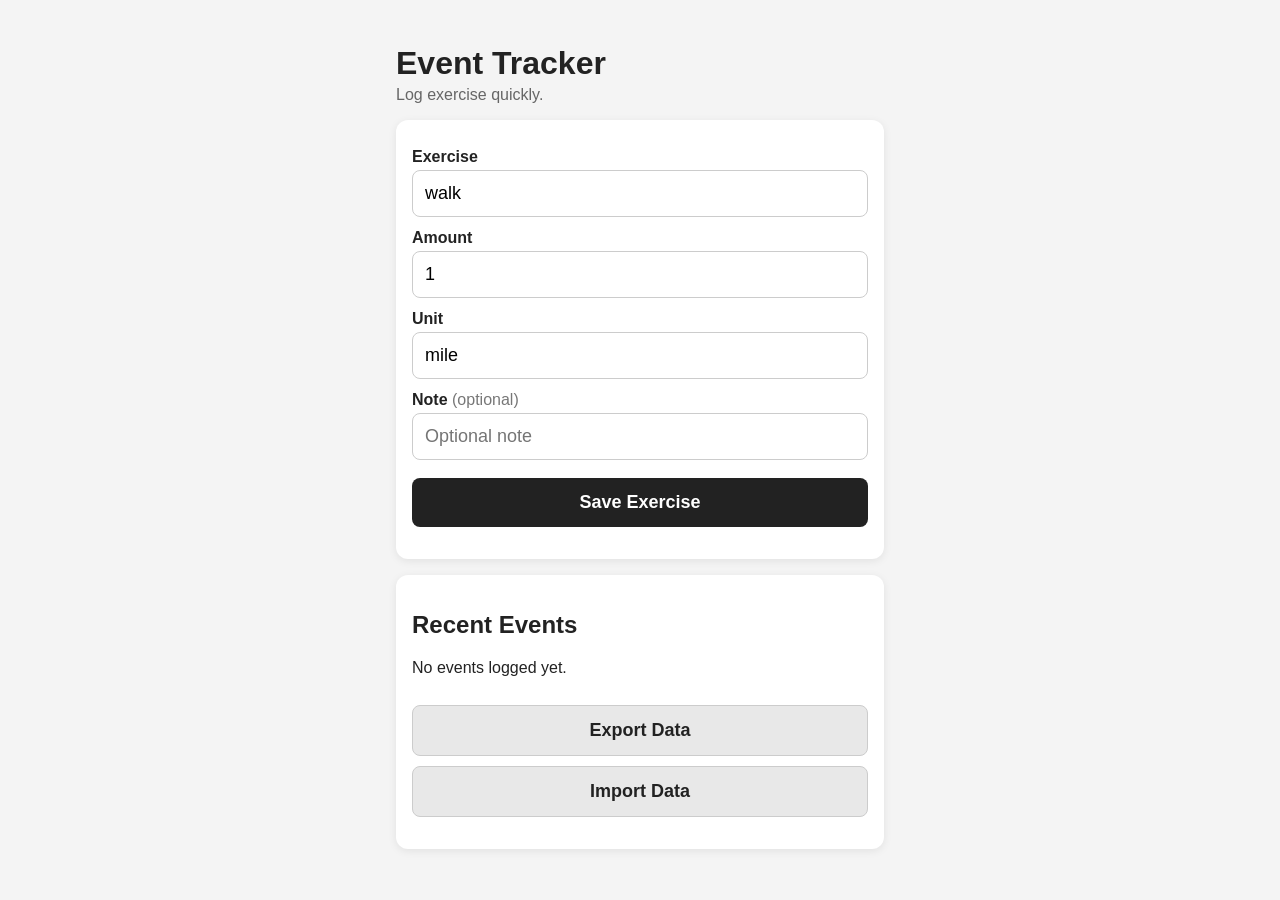
==== app/static/index.html @ 8164dc18 "Add local data export and import" ====
<!DOCTYPE html>
<html lang="en">
<head>
    <meta charset="UTF-8" />
    <meta
        name="viewport"
        content="width=device-width, initial-scale=1.0"
    />

    <title>Event Tracker</title>

    <link rel="stylesheet" href="./style.css" />
    <link rel="manifest" href="./manifest.json" />

    <meta name="theme-color" content="#222222" />
    <meta name="mobile-web-app-capable" content="yes" />
    <meta name="apple-mobile-web-app-capable" content="yes" />
    <meta
        name="apple-mobile-web-app-title"
        content="Event Tracker"
    />
    <meta
        name="apple-mobile-web-app-status-bar-style"
        content="black"
    />
</head>

<body>
    <main class="app">
        <h1>Event Tracker</h1>
        <p class="subtitle">Log exercise quickly.</p>

        <section class="card">
            <label for="exercise-type">Exercise</label>
            <input
                id="exercise-type"
                type="text"
                value="walk"
            />

            <label for="amount">Amount</label>
            <input
                id="amount"
                type="number"
                step="0.01"
                value="1"
            />

            <label for="unit">Unit</label>
            <input
                id="unit"
                type="text"
                value="mile"
            />

            <label for="note">
                Note <span class="optional">(optional)</span>
            </label>
            <input
                id="note"
                type="text"
                placeholder="Optional note"
            />

            <button id="save-button">Save Exercise</button>

            <p id="status-message" class="status"></p>
        </section>

        <section class="card">
            <h2>Recent Events</h2>

            <div
                id="events-list"
                class="events-list"
            ></div>

            <div class="data-actions">
                <button
                    id="export-button"
                    class="secondary-button"
                    type="button"
                >
                    Export Data
                </button>

                <button
                    id="import-button"
                    class="secondary-button"
                    type="button"
                >
                    Import Data
                </button>

                <input
                    id="import-file"
                    type="file"
                    accept="application/json,.json"
                    hidden
                />

                <p
                    id="data-status-message"
                    class="status"
                ></p>
            </div>
        </section>
    </main>

    <script src="./db.js"></script>
    <script src="./app.js"></script>

    <script>
        if ("serviceWorker" in navigator) {
            navigator.serviceWorker
                .register("./service-worker.js")
                .catch((error) => {
                    console.error(
                        "Service worker registration failed:",
                        error
                    );
                });
        }
    </script>
</body>
</html>
---- app/static/style.css ----
* {
    box-sizing: border-box;
}

body {
    margin: 0;
    font-family: Arial, sans-serif;
    background: #f4f4f4;
    color: #222;
}

.app {
    max-width: 520px;
    margin: 0 auto;
    padding: 24px 16px;
}

h1 {
    margin-bottom: 4px;
}

.subtitle {
    margin-top: 0;
    color: #666;
}

.card {
    background: white;
    border-radius: 12px;
    padding: 16px;
    margin-top: 16px;
    box-shadow: 0 2px 8px rgba(0, 0, 0, 0.08);
}

label {
    display: block;
    margin-top: 12px;
    margin-bottom: 4px;
    font-weight: bold;
}

input {
    width: 100%;
    padding: 12px;
    font-size: 18px;
    border: 1px solid #ccc;
    border-radius: 8px;
}

button {
    width: 100%;
    margin-top: 18px;
    padding: 14px;
    font-size: 18px;
    font-weight: bold;
    border: none;
    border-radius: 8px;
    background: #222;
    color: white;
    cursor: pointer;
}

button:active {
    transform: scale(0.99);
}

.optional {
    font-weight: normal;
    color: #777;
}

.status {
    margin-bottom: 0;
    font-weight: bold;
}

.events-list {
    display: flex;
    flex-direction: column;
    gap: 8px;
}

.event {
    padding: 10px;
    border-radius: 8px;
    background: #f1f1f1;
}

.event-main {
    font-weight: bold;
}

.event-meta {
    font-size: 14px;
    color: #666;
}

.data-actions {
    margin-top: 18px;
}

.secondary-button {
    background: #e8e8e8;
    color: #222;
    border: 1px solid #ccc;
    margin-top: 10px;
}
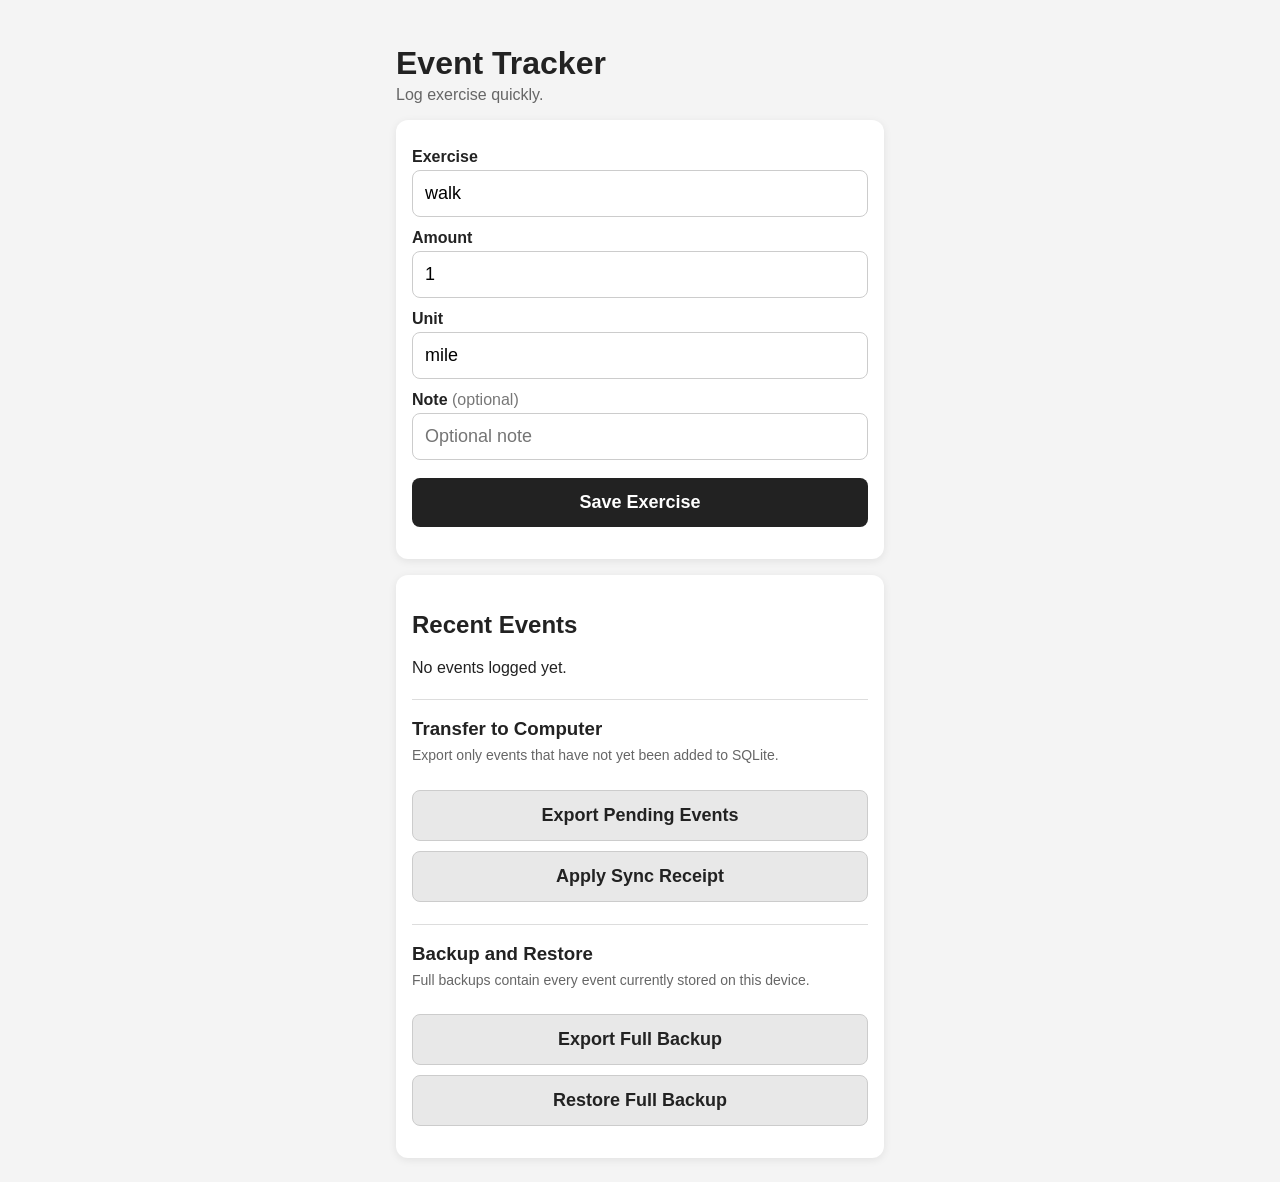
==== commit b62160bf: "Complete incremental phone synchronization" ====
--- a/app/static/index.html
+++ b/app/static/index.html
@@ -75,13 +75,57 @@
                 class="events-list"
             ></div>
 
-            <div class="data-actions">
+            <div class="sync-section">
+                <h3>Transfer to Computer</h3>
+
+                <p class="section-description">
+                    Export only events that have not yet been added
+                    to SQLite.
+                </p>
+
+                <button
+                    id="export-pending-button"
+                    class="secondary-button"
+                    type="button"
+                >
+                    Export Pending Events
+                </button>
+
+                <button
+                    id="apply-receipt-button"
+                    class="secondary-button"
+                    type="button"
+                >
+                    Apply Sync Receipt
+                </button>
+
+                <input
+                    id="receipt-file"
+                    type="file"
+                    accept="application/json,.json"
+                    hidden
+                />
+
+                <p
+                    id="sync-status-message"
+                    class="status"
+                ></p>
+            </div>
+
+            <div class="backup-section">
+                <h3>Backup and Restore</h3>
+
+                <p class="section-description">
+                    Full backups contain every event currently
+                    stored on this device.
+                </p>
+
                 <button
                     id="export-button"
                     class="secondary-button"
                     type="button"
                 >
-                    Export Data
+                    Export Full Backup
                 </button>
 
                 <button
@@ -89,7 +133,7 @@
                     class="secondary-button"
                     type="button"
                 >
-                    Import Data
+                    Restore Full Backup
                 </button>
 
                 <input
--- a/app/static/style.css
+++ b/app/static/style.css
@@ -104,4 +104,24 @@
     color: #222;
     border: 1px solid #ccc;
     margin-top: 10px;
+}
+
+.sync-section,
+.backup-section {
+    margin-top: 22px;
+    padding-top: 18px;
+    border-top: 1px solid #ddd;
+}
+
+.sync-section h3,
+.backup-section h3 {
+    margin-top: 0;
+    margin-bottom: 6px;
+}
+
+.section-description {
+    margin-top: 0;
+    color: #666;
+    font-size: 14px;
+    line-height: 1.4;
 }
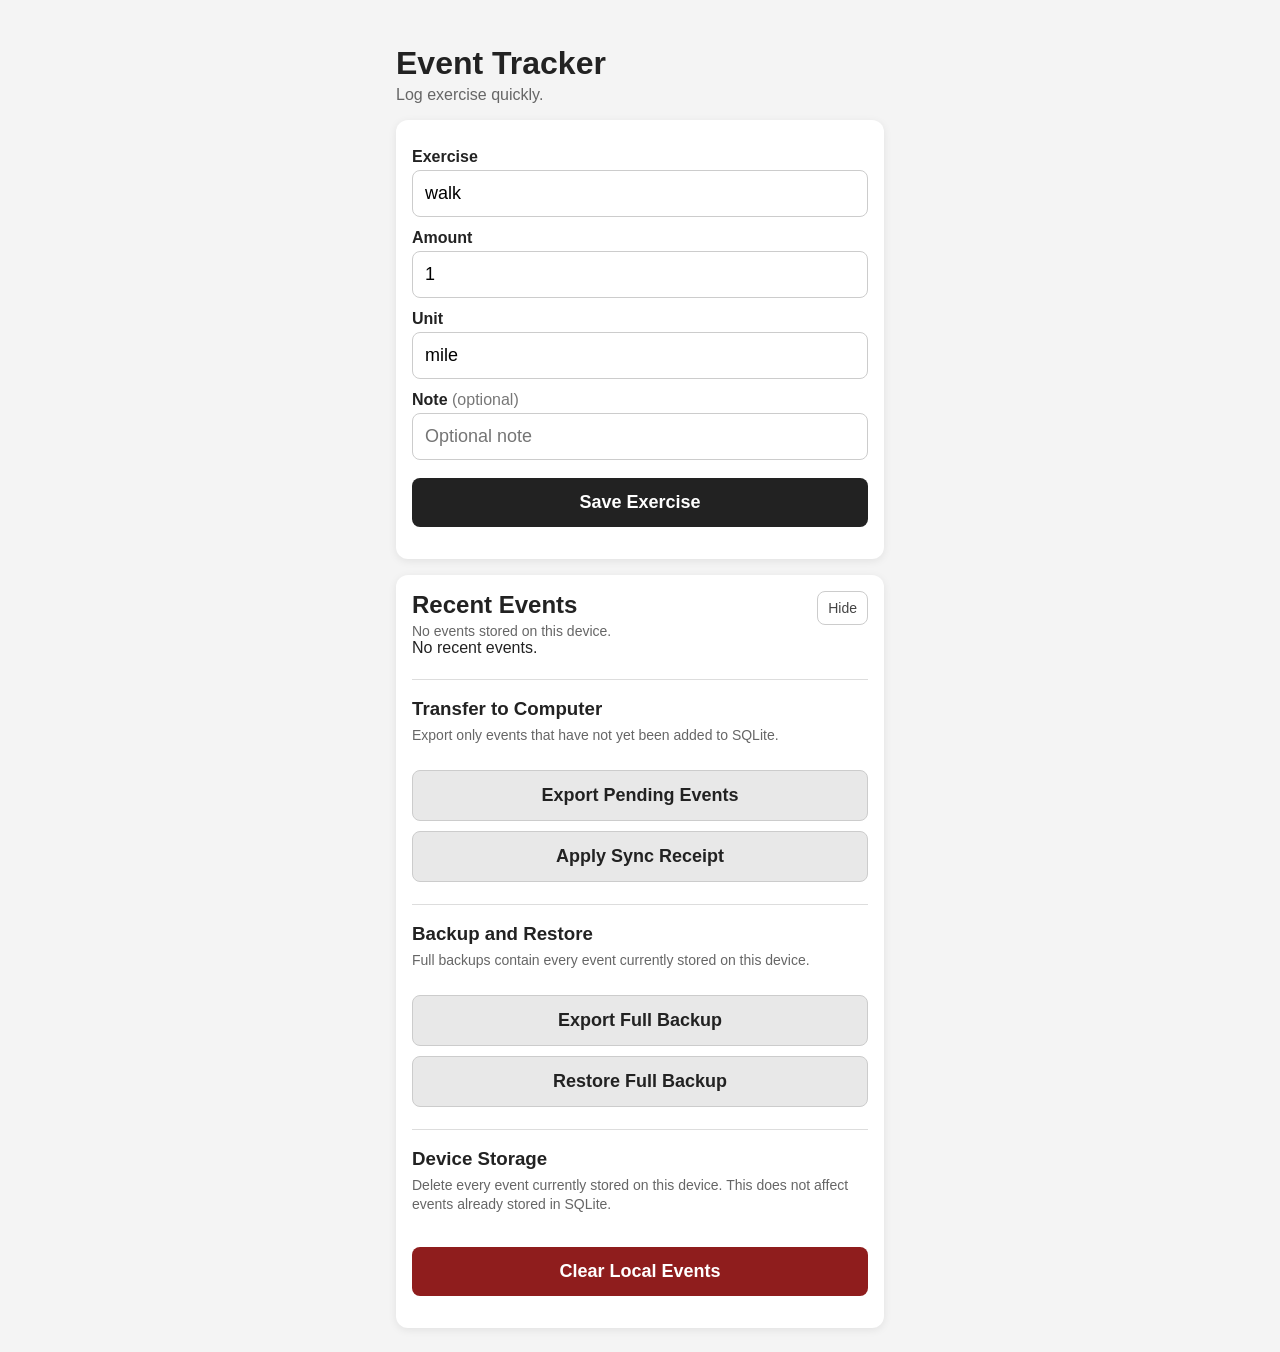
==== commit 587e223e: "Add local event cleanup and privacy controls" ====
--- a/app/static/index.html
+++ b/app/static/index.html
@@ -68,7 +68,23 @@
         </section>
 
         <section class="card">
-            <h2>Recent Events</h2>
+            <div class="section-heading-row">
+                <div>
+                    <h2>Recent Events</h2>
+                    <p
+                        id="local-event-count"
+                        class="event-count"
+                    ></p>
+                </div>
+
+                <button
+                    id="toggle-events-button"
+                    class="text-button"
+                    type="button"
+                >
+                    Hide
+                </button>
+            </div>
 
             <div
                 id="events-list"
@@ -148,6 +164,29 @@
                     class="status"
                 ></p>
             </div>
+
+            <div class="device-storage-section">
+                <h3>Device Storage</h3>
+
+                <p class="section-description">
+                    Delete every event currently stored on this device.
+                    This does not affect events already stored in SQLite.
+                </p>
+
+                <button
+                    id="clear-local-events-button"
+                    class="danger-button"
+                    type="button"
+                >
+                    Clear Local Events
+                </button>
+
+                <p
+                    id="device-storage-status"
+                    class="status"
+                ></p>
+            </div>
+
         </section>
     </main>
 
--- a/app/static/style.css
+++ b/app/static/style.css
@@ -124,4 +124,53 @@
     color: #666;
     font-size: 14px;
     line-height: 1.4;
+}
+
+.section-heading-row {
+    display: flex;
+    align-items: flex-start;
+    justify-content: space-between;
+    gap: 16px;
+}
+
+.section-heading-row h2 {
+    margin-top: 0;
+    margin-bottom: 4px;
+}
+
+.event-count {
+    margin: 0;
+    color: #666;
+    font-size: 14px;
+}
+
+.text-button {
+    width: auto;
+    margin-top: 0;
+    padding: 8px 10px;
+    background: transparent;
+    color: #444;
+    border: 1px solid #ccc;
+    font-size: 14px;
+    font-weight: normal;
+}
+
+.device-storage-section {
+    margin-top: 22px;
+    padding-top: 18px;
+    border-top: 1px solid #ddd;
+}
+
+.device-storage-section h3 {
+    margin-top: 0;
+    margin-bottom: 6px;
+}
+
+.danger-button {
+    background: #8f1d1d;
+    color: white;
+}
+
+.events-list[hidden] {
+    display: none;
 }
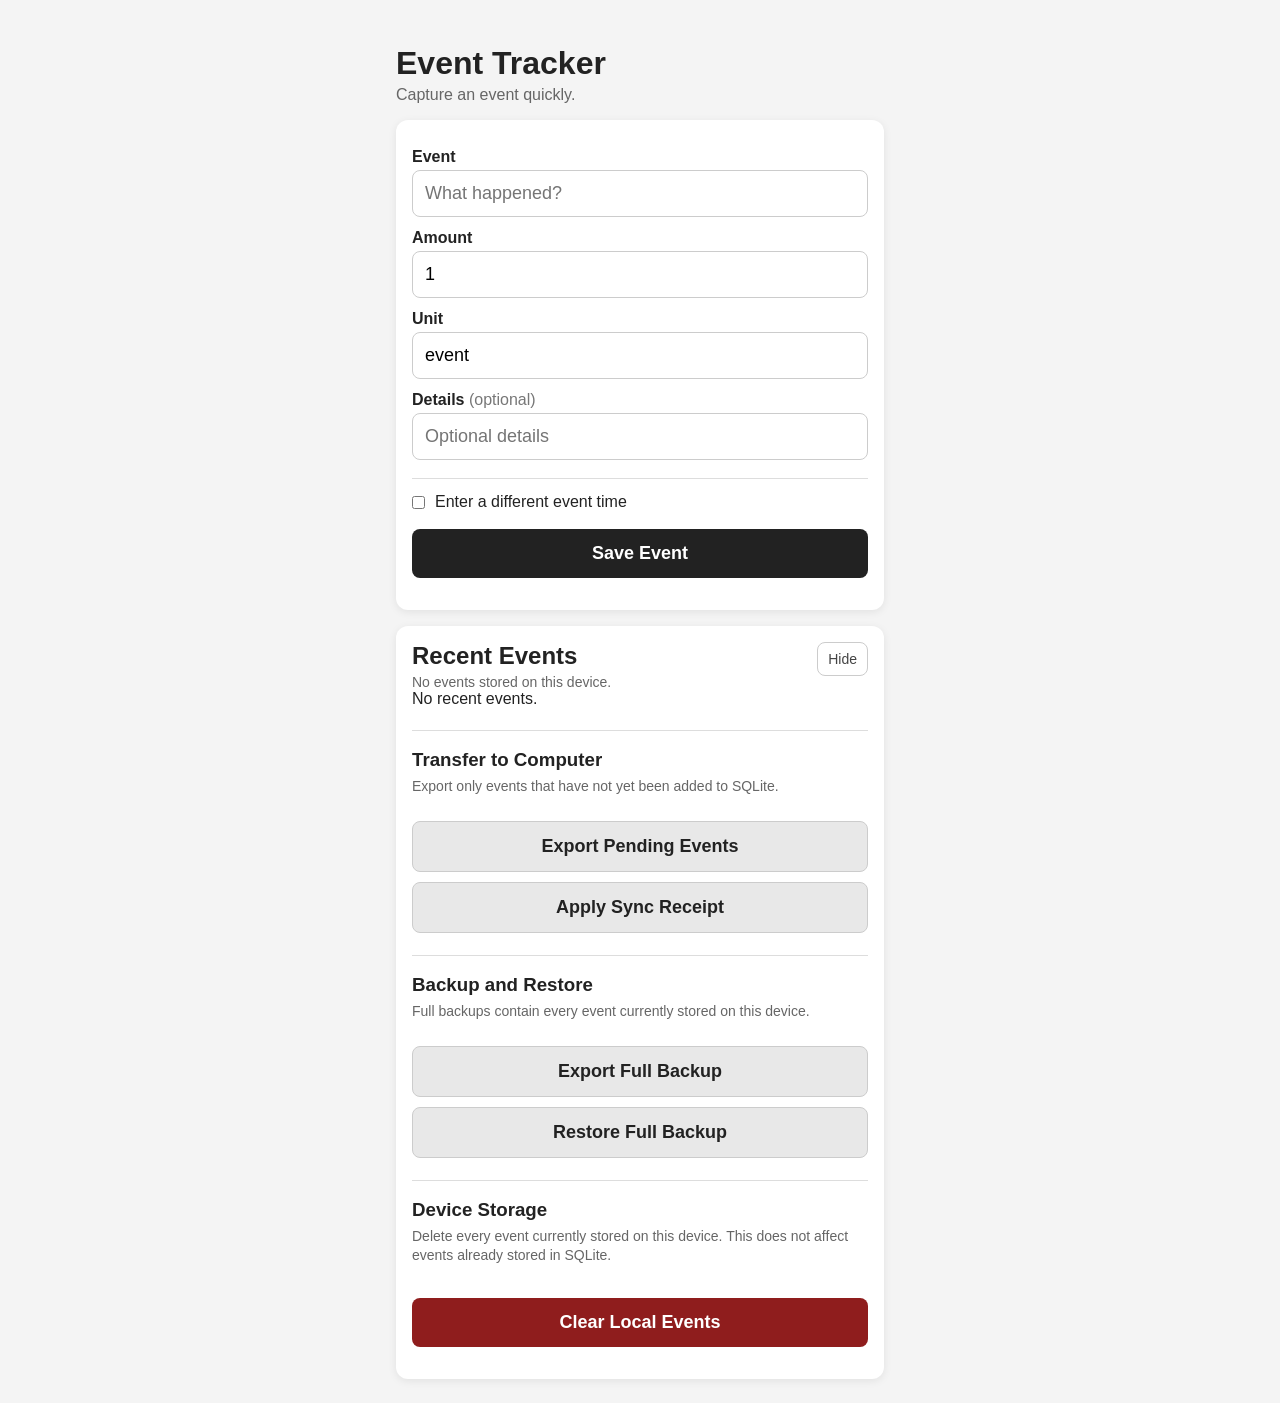
==== commit 712403f7: "Generalize event capture and add timestamp entry" ====
--- a/app/static/index.html
+++ b/app/static/index.html
@@ -28,14 +28,15 @@
 <body>
     <main class="app">
         <h1>Event Tracker</h1>
-        <p class="subtitle">Log exercise quickly.</p>
+        <p class="subtitle">Capture an event quickly.</p>
 
         <section class="card">
-            <label for="exercise-type">Exercise</label>
+            <label for="event-name">Event</label>
             <input
-                id="exercise-type"
+                id="event-name"
                 type="text"
-                value="walk"
+                placeholder="What happened?"
+                autocomplete="off"
             />
 
             <label for="amount">Amount</label>
@@ -50,21 +51,53 @@
             <input
                 id="unit"
                 type="text"
-                value="mile"
-            />
-
-            <label for="note">
-                Note <span class="optional">(optional)</span>
+                value="event"
+                autocomplete="off"
+            />
+
+            <label for="details">
+                Details <span class="optional">(optional)</span>
             </label>
-            <input
-                id="note"
+                <input
+                id="details"
                 type="text"
-                placeholder="Optional note"
-            />
-
-            <button id="save-button">Save Exercise</button>
-
-            <p id="status-message" class="status"></p>
+                placeholder="Optional details"
+                autocomplete="off"
+            />
+
+            <div class="time-section">
+                <label class="checkbox-label">
+                    <input
+                        id="use-custom-time"
+                        type="checkbox"
+                    />
+                    Enter a different event time
+                </label>
+
+                <div
+                    id="custom-time-fields"
+                    class="custom-time-fields"
+                    hidden
+                >
+                    <label for="occurred-at">
+                        Event date and time
+                    </label>
+
+                    <input
+                        id="occurred-at"
+                        type="datetime-local"
+                    />
+                </div>
+            </div>
+
+            <button id="save-button">
+                Save Event
+            </button>
+
+            <p
+                id="status-message"
+                class="status"
+            ></p>
         </section>
 
         <section class="card">
--- a/app/static/style.css
+++ b/app/static/style.css
@@ -173,4 +173,32 @@
 
 .events-list[hidden] {
     display: none;
+}
+
+.time-section {
+    margin-top: 18px;
+    padding-top: 14px;
+    border-top: 1px solid #ddd;
+}
+
+.checkbox-label {
+    display: flex;
+    align-items: center;
+    gap: 10px;
+    margin: 0;
+    font-weight: normal;
+    cursor: pointer;
+}
+
+.checkbox-label input {
+    width: auto;
+    margin: 0;
+}
+
+.custom-time-fields {
+    margin-top: 14px;
+}
+
+.custom-time-fields[hidden] {
+    display: none;
 }
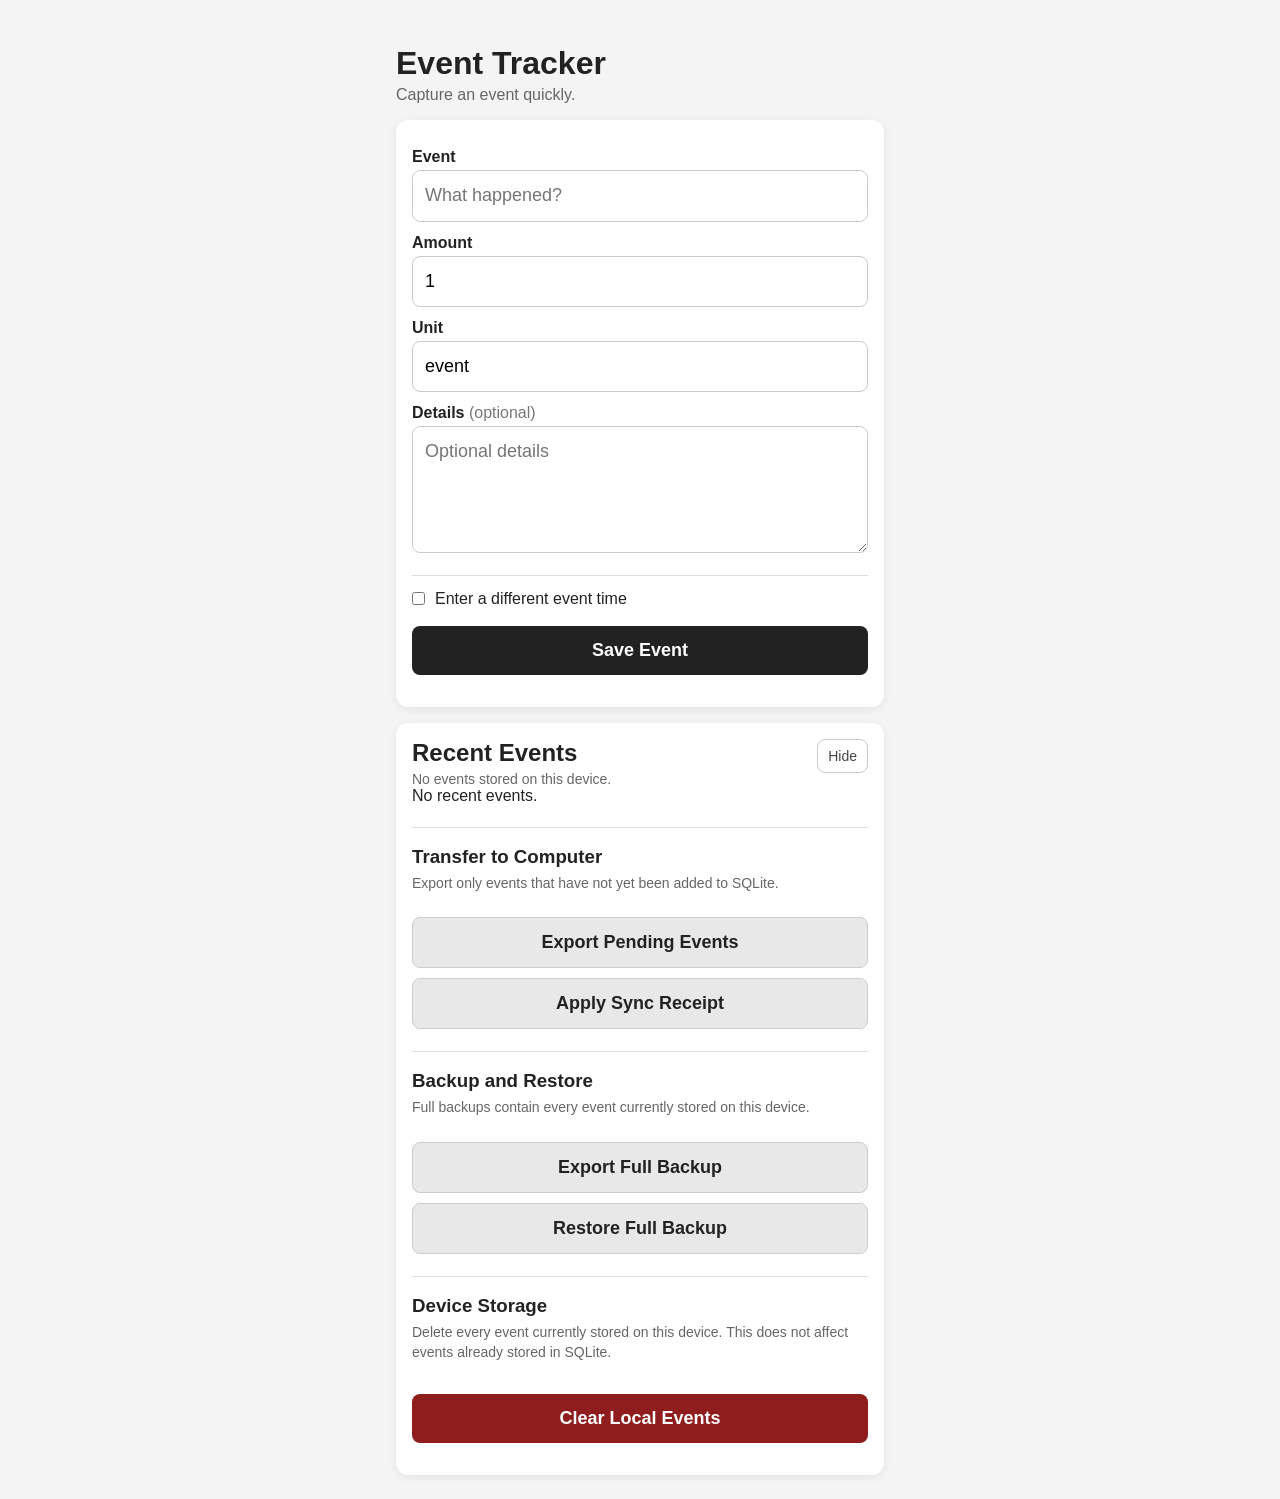
==== commit f3dc26ab: "Polish local event capture workflow" ====
--- a/app/static/index.html
+++ b/app/static/index.html
@@ -58,12 +58,11 @@
             <label for="details">
                 Details <span class="optional">(optional)</span>
             </label>
-                <input
-                id="details"
-                type="text"
-                placeholder="Optional details"
-                autocomplete="off"
-            />
+                <textarea
+                    id="details"
+                    rows="4"
+                    placeholder="Optional details"
+                ></textarea>
 
             <div class="time-section">
                 <label class="checkbox-label">
@@ -90,7 +89,28 @@
                 </div>
             </div>
 
-            <button id="save-button">
+            <div
+                id="edit-actions"
+                class="edit-actions"
+                hidden
+            >
+                <p class="edit-notice">
+                    Editing a locally stored event.
+                </p>
+
+                <button
+                    id="cancel-edit-button"
+                    class="secondary-button"
+                    type="button"
+                >
+                    Cancel Edit
+                </button>
+            </div>
+
+            <button
+                id="save-button"
+                type="button"
+            >
                 Save Event
             </button>
 
@@ -104,19 +124,30 @@
             <div class="section-heading-row">
                 <div>
                     <h2>Recent Events</h2>
+
                     <p
                         id="local-event-count"
                         class="event-count"
                     ></p>
                 </div>
 
-                <button
-                    id="toggle-events-button"
-                    class="text-button"
-                    type="button"
-                >
-                    Hide
-                </button>
+                <div class="recent-event-controls">
+                    <button
+                        id="show-all-events-button"
+                        class="text-button"
+                        type="button"
+                    >
+                        Show All
+                    </button>
+
+                    <button
+                        id="toggle-events-button"
+                        class="text-button"
+                        type="button"
+                    >
+                        Hide
+                    </button>
+                </div>
             </div>
 
             <div
--- a/app/static/style.css
+++ b/app/static/style.css
@@ -39,12 +39,20 @@
     font-weight: bold;
 }
 
-input {
+input,
+textarea {
     width: 100%;
     padding: 12px;
     font-size: 18px;
-    border: 1px solid #ccc;
-    border-radius: 8px;
+    font-family: inherit;
+    line-height: 1.4;
+    border: 1px solid #ccc;
+    border-radius: 8px;
+}
+
+textarea {
+    min-height: 96px;
+    resize: vertical;
 }
 
 button {
@@ -81,9 +89,37 @@
 }
 
 .event {
-    padding: 10px;
+    padding: 0;
+    overflow: hidden;
     border-radius: 8px;
     background: #f1f1f1;
+}
+
+.event-content-button {
+    display: block;
+    width: 100%;
+    margin: 0;
+    padding: 12px;
+    border: none;
+    border-radius: 0;
+    background: transparent;
+    color: inherit;
+    text-align: left;
+    font-size: inherit;
+    font-weight: normal;
+}
+
+.event-content-button:active {
+    background: #e4e4e4;
+}
+
+.event-details-preview {
+    margin-top: 6px;
+    color: #555;
+    font-size: 14px;
+    line-height: 1.4;
+    white-space: pre-wrap;
+    overflow-wrap: anywhere;
 }
 
 .event-main {
@@ -201,4 +237,54 @@
 
 .custom-time-fields[hidden] {
     display: none;
+}
+
+.edit-actions {
+    margin-top: 16px;
+    padding: 12px;
+    border: 1px solid #d8b25c;
+    border-radius: 8px;
+    background: #fff8e7;
+}
+
+.edit-actions[hidden] {
+    display: none;
+}
+
+.edit-notice {
+    margin: 0;
+    font-weight: bold;
+}
+
+.event-actions {
+    display: flex;
+    gap: 8px;
+    padding: 0 12px 12px;
+}
+
+.event-edit-button,
+.event-delete-button {
+    width: auto;
+    margin: 0;
+    padding: 7px 10px;
+    font-size: 14px;
+    font-weight: normal;
+}
+
+.event-edit-button {
+    background: #e8e8e8;
+    color: #222;
+    border: 1px solid #ccc;
+}
+
+.event-delete-button {
+    background: transparent;
+    color: #8f1d1d;
+    border: 1px solid #c99;
+}
+
+.recent-event-controls {
+    display: flex;
+    align-items: center;
+    gap: 8px;
 }
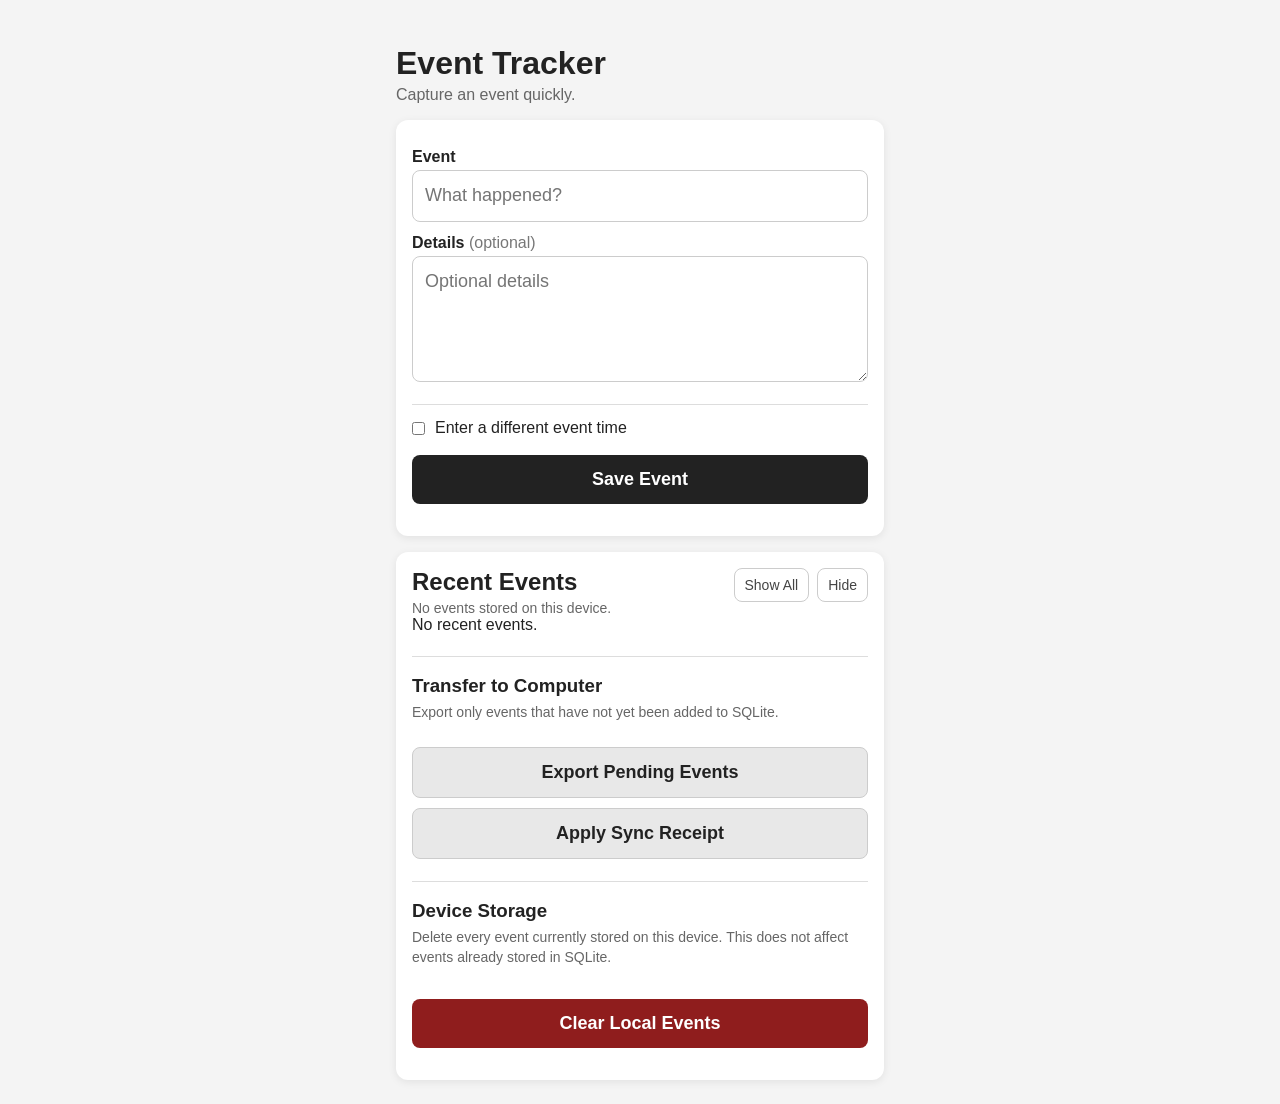
==== commit 97e99fed: "Simplify general event capture" ====
--- a/app/static/index.html
+++ b/app/static/index.html
@@ -39,22 +39,6 @@
                 autocomplete="off"
             />
 
-            <label for="amount">Amount</label>
-            <input
-                id="amount"
-                type="number"
-                step="0.01"
-                value="1"
-            />
-
-            <label for="unit">Unit</label>
-            <input
-                id="unit"
-                type="text"
-                value="event"
-                autocomplete="off"
-            />
-
             <label for="details">
                 Details <span class="optional">(optional)</span>
             </label>
@@ -188,43 +172,6 @@
 
                 <p
                     id="sync-status-message"
-                    class="status"
-                ></p>
-            </div>
-
-            <div class="backup-section">
-                <h3>Backup and Restore</h3>
-
-                <p class="section-description">
-                    Full backups contain every event currently
-                    stored on this device.
-                </p>
-
-                <button
-                    id="export-button"
-                    class="secondary-button"
-                    type="button"
-                >
-                    Export Full Backup
-                </button>
-
-                <button
-                    id="import-button"
-                    class="secondary-button"
-                    type="button"
-                >
-                    Restore Full Backup
-                </button>
-
-                <input
-                    id="import-file"
-                    type="file"
-                    accept="application/json,.json"
-                    hidden
-                />
-
-                <p
-                    id="data-status-message"
                     class="status"
                 ></p>
             </div>
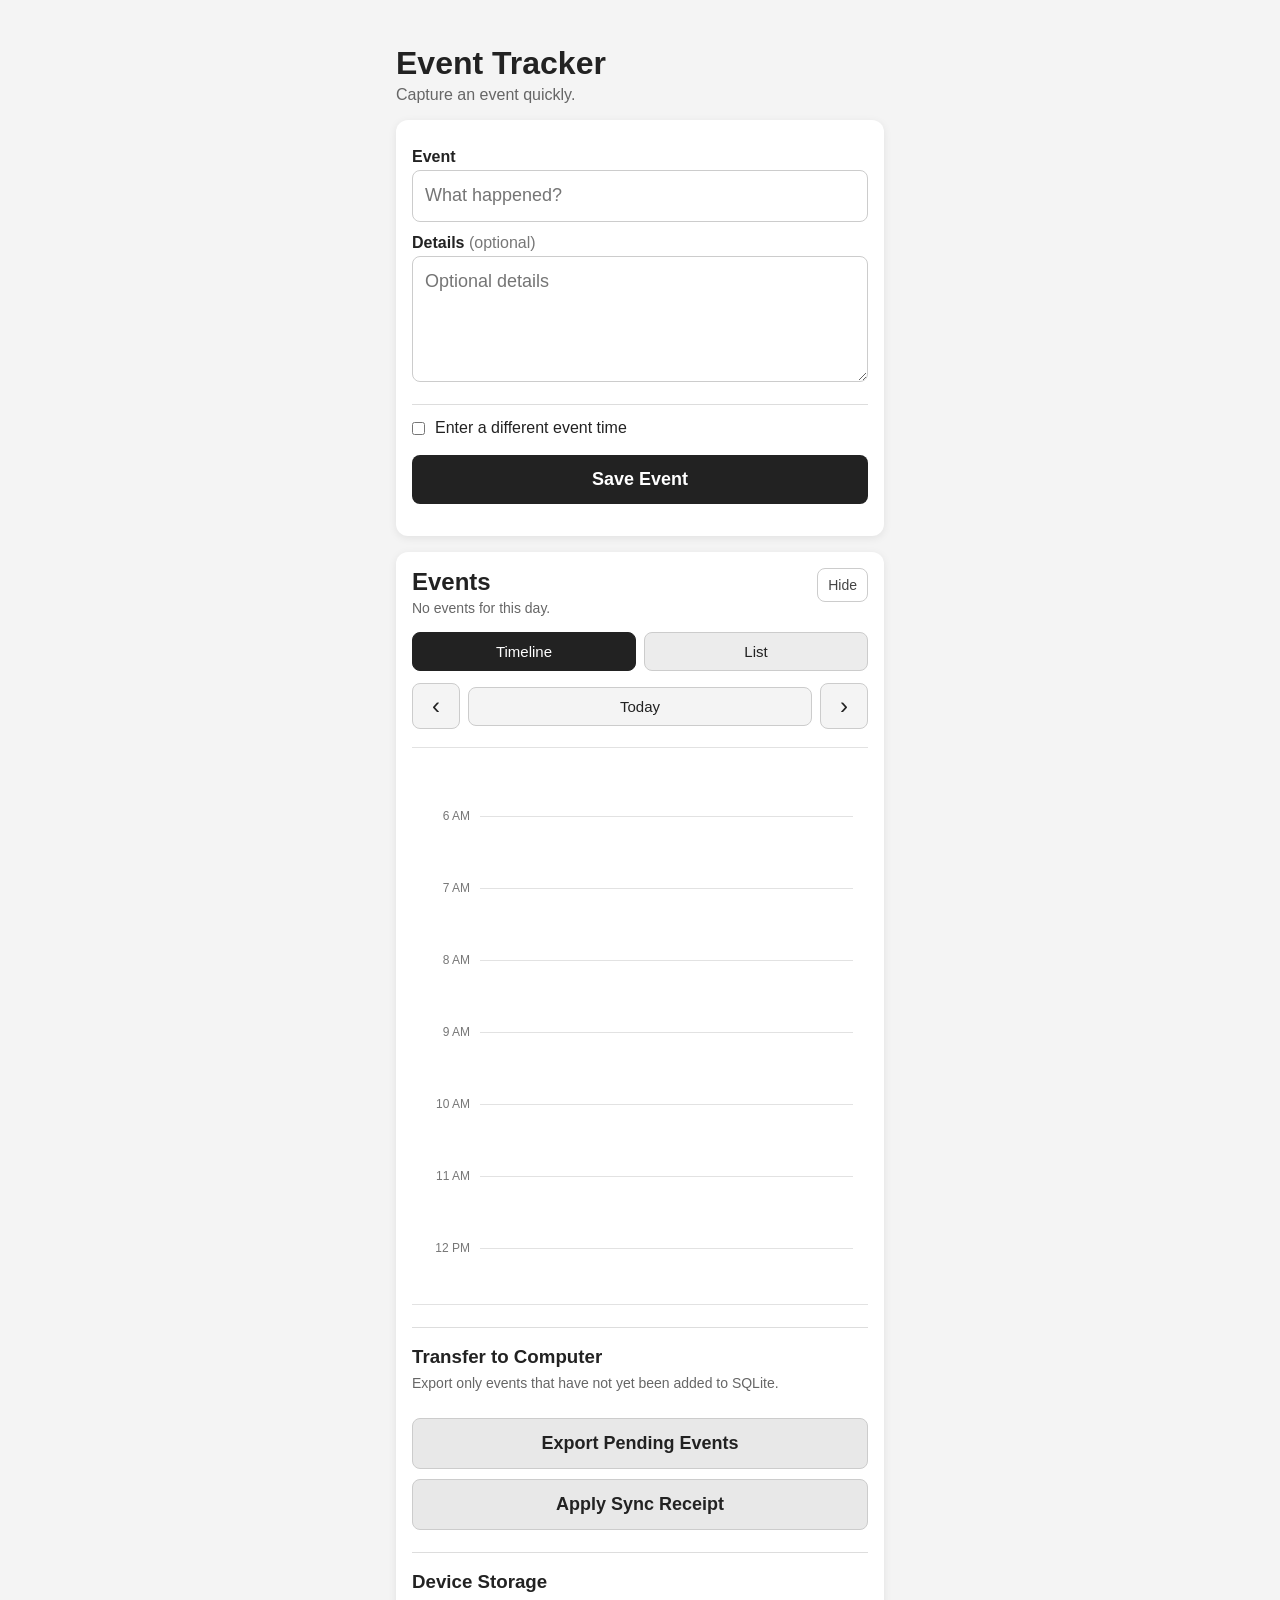
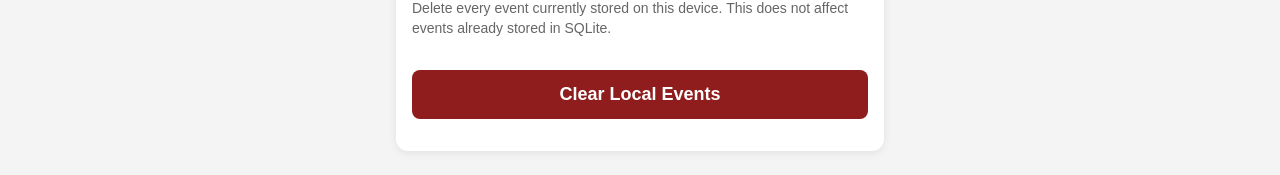
==== commit f7a49adf: "Add daily event timeline foundation" ====
--- a/app/static/index.html
+++ b/app/static/index.html
@@ -107,7 +107,7 @@
         <section class="card">
             <div class="section-heading-row">
                 <div>
-                    <h2>Recent Events</h2>
+                    <h2>Events</h2>
 
                     <p
                         id="local-event-count"
@@ -115,29 +115,118 @@
                     ></p>
                 </div>
 
-                <div class="recent-event-controls">
-                    <button
-                        id="show-all-events-button"
-                        class="text-button"
-                        type="button"
-                    >
-                        Show All
-                    </button>
-
-                    <button
-                        id="toggle-events-button"
-                        class="text-button"
-                        type="button"
-                    >
-                        Hide
-                    </button>
-                </div>
+                <button
+                    id="toggle-events-button"
+                    class="text-button"
+                    type="button"
+                >
+                    Hide
+                </button>
             </div>
 
             <div
-                id="events-list"
-                class="events-list"
-            ></div>
+                id="event-view-controls"
+                class="event-view-controls"
+            >
+                <div class="view-mode-toggle">
+                    <button
+                        id="timeline-view-button"
+                        class="view-mode-button active"
+                        type="button"
+                    >
+                        Timeline
+                    </button>
+
+                    <button
+                        id="list-view-button"
+                        class="view-mode-button"
+                        type="button"
+                    >
+                        List
+                    </button>
+                </div>
+
+                <div class="day-navigation">
+                    <button
+                        id="previous-day-button"
+                        class="day-navigation-button"
+                        type="button"
+                        aria-label="Previous day"
+                    >
+                        ‹
+                    </button>
+
+                    <button
+                        id="selected-day-button"
+                        class="selected-day-button"
+                        type="button"
+                    >
+                        Today
+                    </button>
+
+                    <button
+                        id="next-day-button"
+                        class="day-navigation-button"
+                        type="button"
+                        aria-label="Next day"
+                    >
+                        ›
+                    </button>
+                </div>
+            </div>
+
+            <div
+                id="timeline-view"
+                class="timeline-view"
+            >
+                <div
+                    id="timeline-focus-controls"
+                    class="timeline-focus-controls"
+                    hidden
+                >
+                    <button
+                        id="timeline-back-button"
+                        class="timeline-back-button"
+                        type="button"
+                    >
+                        Back to Day
+                    </button>
+
+                    <p
+                        id="timeline-focus-label"
+                        class="timeline-focus-label"
+                    ></p>
+                </div>
+
+                <div
+                    id="timeline-scroll"
+                    class="timeline-scroll"
+                >
+                    <div
+                        id="timeline"
+                        class="timeline"
+                    ></div>
+                </div>
+            </div>
+
+            <div
+                id="list-view"
+                class="list-view"
+                hidden
+            >
+                <div
+                    id="events-list"
+                    class="events-list"
+                ></div>
+
+                <button
+                    id="show-all-events-button"
+                    class="text-button show-all-button"
+                    type="button"
+                >
+                    Show All
+                </button>
+            </div>
 
             <div class="sync-section">
                 <h3>Transfer to Computer</h3>
@@ -197,7 +286,6 @@
                     class="status"
                 ></p>
             </div>
-
         </section>
     </main>
 
@@ -217,4 +305,4 @@
         }
     </script>
 </body>
-</html>+</html>
--- a/app/static/style.css
+++ b/app/static/style.css
@@ -287,4 +287,251 @@
     display: flex;
     align-items: center;
     gap: 8px;
-}+}
+
+.event-view-controls {
+    margin-top: 16px;
+}
+
+.view-mode-toggle {
+    display: grid;
+    grid-template-columns: 1fr 1fr;
+    gap: 8px;
+}
+
+.view-mode-button {
+    margin: 0;
+    padding: 10px;
+    background: #ececec;
+    color: #222;
+    border: 1px solid #ccc;
+    font-size: 15px;
+    font-weight: normal;
+}
+
+.view-mode-button.active {
+    background: #222;
+    color: white;
+    border-color: #222;
+}
+
+.day-navigation {
+    display: grid;
+    grid-template-columns: 48px 1fr 48px;
+    align-items: center;
+    gap: 8px;
+    margin-top: 12px;
+}
+
+.day-navigation-button,
+.selected-day-button {
+    margin: 0;
+    padding: 10px;
+    background: #f4f4f4;
+    color: #222;
+    border: 1px solid #ccc;
+    font-size: 16px;
+    font-weight: normal;
+}
+
+.day-navigation-button {
+    font-size: 24px;
+    line-height: 1;
+}
+
+.selected-day-button {
+    font-size: 15px;
+}
+
+.timeline-view {
+    margin-top: 18px;
+}
+
+.timeline-scroll {
+    height: min(62vh, 620px);
+    min-height: 360px;
+    overflow-x: hidden;
+    overflow-y: auto;
+    overscroll-behavior: contain;
+    scrollbar-gutter: stable;
+    border-top: 1px solid #e2e2e2;
+    border-bottom: 1px solid #e2e2e2;
+}
+
+.timeline-focus-controls {
+    display: flex;
+    align-items: center;
+    gap: 12px;
+    margin-bottom: 14px;
+}
+
+.timeline-focus-controls[hidden] {
+    display: none;
+}
+
+.timeline-back-button {
+    width: auto;
+    flex: 0 0 auto;
+    margin: 0;
+    padding: 8px 10px;
+    background: #e8e8e8;
+    color: #222;
+    border: 1px solid #ccc;
+    font-size: 14px;
+    font-weight: normal;
+}
+
+.timeline-focus-label {
+    margin: 0;
+    color: #555;
+    font-size: 14px;
+    font-weight: bold;
+}
+
+.timeline {
+    position: relative;
+    min-height: 1776px;
+    padding-left: 72px;
+    overflow: hidden;
+}
+
+.timeline-hour {
+    position: absolute;
+    left: 0;
+    right: 0;
+    height: 1px;
+    background: #dedede;
+}
+
+.timeline-hour-label {
+    position: absolute;
+    left: 0;
+    width: 58px;
+    transform: translateY(-50%);
+    color: #777;
+    font-size: 12px;
+    text-align: right;
+}
+
+.timeline-hour-line {
+    position: absolute;
+    left: 68px;
+    right: 0;
+    height: 1px;
+    background: #e2e2e2;
+}
+
+.timeline-event {
+    position: absolute;
+    left: 82px;
+    right: 0;
+    width: auto;
+    min-height: 44px;
+    margin: 0;
+    padding: 9px 10px;
+    border: 1px solid #cfcfcf;
+    border-radius: 8px;
+    background: white;
+    box-shadow: 0 1px 4px rgba(0, 0, 0, 0.08);
+    text-align: left;
+    color: #222;
+    cursor: pointer;
+}
+
+.timeline-event:active {
+    background: #efefef;
+}
+
+.timeline-cluster {
+    position: absolute;
+    left: 82px;
+    right: 0;
+    width: auto;
+    display: flex;
+    align-items: center;
+    gap: 10px;
+    min-height: 48px;
+    margin: 0;
+    padding: 7px 10px;
+    border: 1px solid #aebbd0;
+    border-radius: 10px;
+    background: #edf3fc;
+    color: #222;
+    text-align: left;
+    cursor: pointer;
+}
+
+.timeline-cluster:active {
+    background: #dfeafb;
+}
+
+.timeline-cluster-count {
+    display: inline-flex;
+    align-items: center;
+    justify-content: center;
+    flex: 0 0 34px;
+    width: 34px;
+    height: 34px;
+    border-radius: 50%;
+    background: #315f9b;
+    color: white;
+    font-size: 14px;
+    font-weight: bold;
+}
+
+.timeline-cluster-summary {
+    display: block;
+    min-width: 0;
+}
+
+.timeline-cluster-title {
+    display: block;
+    font-size: 14px;
+    font-weight: bold;
+}
+
+.timeline-cluster-time {
+    display: block;
+    margin-top: 2px;
+    color: #526477;
+    font-size: 12px;
+    font-weight: normal;
+}
+
+.timeline-event-name {
+    font-weight: bold;
+}
+
+.timeline-event-time {
+    margin-top: 3px;
+    color: #666;
+    font-size: 12px;
+}
+
+.timeline-event-details {
+    margin-top: 6px;
+    color: #555;
+    font-size: 13px;
+    line-height: 1.35;
+    white-space: pre-wrap;
+    overflow-wrap: anywhere;
+}
+
+.timeline.timeline-focused .timeline-event-details {
+    overflow: hidden;
+    white-space: nowrap;
+    text-overflow: ellipsis;
+}
+
+.list-view {
+    margin-top: 18px;
+}
+
+.list-view[hidden],
+.timeline-view[hidden] {
+    display: none;
+}
+
+.show-all-button {
+    margin-top: 12px;
+}
